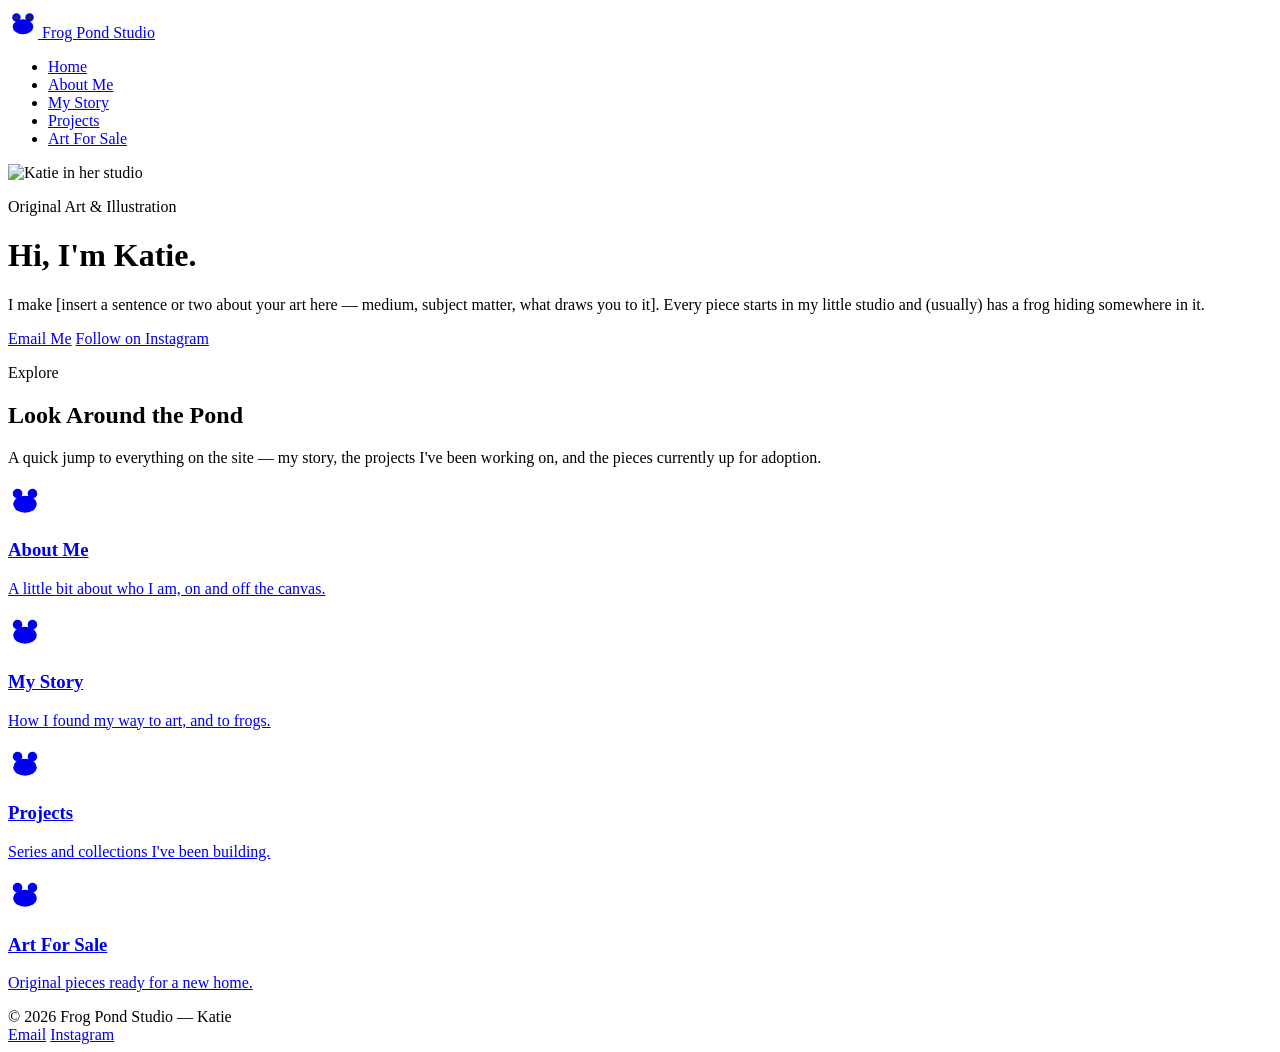
==== index.html @ 7e70e9bd "Add initial HTML structure for Frog Pond Studio" ====
<!DOCTYPE html>
<html lang="en">
<head>
<meta charset="UTF-8">
<meta name="viewport" content="width=device-width, initial-scale=1.0">
<title>Frog Pond Studio — Original Art by Katie</title>
<link rel="stylesheet" href="style.css">
</head>
<body>

<nav class="site-nav">
  <div class="wrap">
    <a href="index.html" class="brand">
      <span class="frog-icon">
        <svg viewBox="0 0 64 64" width="30" height="30" xmlns="http://www.w3.org/2000/svg">
          <ellipse cx="32" cy="40" rx="22" ry="16" fill="currentColor"/>
          <circle cx="18" cy="20" r="9" fill="currentColor"/>
          <circle cx="46" cy="20" r="9" fill="currentColor"/>
          <circle cx="18" cy="20" r="4" fill="#1E3327"/>
          <circle cx="46" cy="20" r="4" fill="#1E3327"/>
        </svg>
      </span>
      Frog Pond Studio
    </a>
    <ul class="nav-links">
      <li><a href="index.html" class="active">Home</a></li>
      <li><a href="about.html">About Me</a></li>
      <li><a href="story.html">My Story</a></li>
      <li><a href="projects.html">Projects</a></li>
      <li><a href="shop.html">Art For Sale</a></li>
    </ul>
  </div>
</nav>

<header class="hero scallop-bottom on-pond">
  <div class="wrap">
    <div class="hero-photo">
      <img src="images/katie-hero.jpg" alt="Katie in her studio">
    </div>
    <div class="hero-text">
      <p class="eyebrow">Original Art &amp; Illustration</p>
      <h1>Hi, I'm Katie.</h1>
      <p class="lede">I make [insert a sentence or two about your art here — medium, subject matter, what draws you to it]. Every piece starts in my little studio and (usually) has a frog hiding somewhere in it.</p>
      <div class="hero-links">
        <a class="btn btn-mustard" href="mailto:INSERT-EMAIL@example.com">Email Me</a>
        <a class="btn btn-outline" href="https://instagram.com/INSERT_HANDLE" target="_blank" rel="noopener">Follow on Instagram</a>
      </div>
    </div>
  </div>
</header>

<main>
  <section class="section">
    <div class="wrap">
      <p class="eyebrow">Explore</p>
      <h2>Look Around the Pond</h2>
      <p class="section-intro">A quick jump to everything on the site — my story, the projects I've been working on, and the pieces currently up for adoption.</p>

      <div class="quick-links">
        <a class="quick-card" href="about.html">
          <span class="frog-icon">
            <svg viewBox="0 0 64 64" width="34" height="34" xmlns="http://www.w3.org/2000/svg"><ellipse cx="32" cy="40" rx="22" ry="16" fill="currentColor"/><circle cx="18" cy="20" r="9" fill="currentColor"/><circle cx="46" cy="20" r="9" fill="currentColor"/></svg>
          </span>
          <h3>About Me</h3>
          <p>A little bit about who I am, on and off the canvas.</p>
        </a>
        <a class="quick-card" href="story.html">
          <span class="frog-icon">
            <svg viewBox="0 0 64 64" width="34" height="34" xmlns="http://www.w3.org/2000/svg"><ellipse cx="32" cy="40" rx="22" ry="16" fill="currentColor"/><circle cx="18" cy="20" r="9" fill="currentColor"/><circle cx="46" cy="20" r="9" fill="currentColor"/></svg>
          </span>
          <h3>My Story</h3>
          <p>How I found my way to art, and to frogs.</p>
        </a>
        <a class="quick-card" href="projects.html">
          <span class="frog-icon">
            <svg viewBox="0 0 64 64" width="34" height="34" xmlns="http://www.w3.org/2000/svg"><ellipse cx="32" cy="40" rx="22" ry="16" fill="currentColor"/><circle cx="18" cy="20" r="9" fill="currentColor"/><circle cx="46" cy="20" r="9" fill="currentColor"/></svg>
          </span>
          <h3>Projects</h3>
          <p>Series and collections I've been building.</p>
        </a>
        <a class="quick-card" href="shop.html">
          <span class="frog-icon">
            <svg viewBox="0 0 64 64" width="34" height="34" xmlns="http://www.w3.org/2000/svg"><ellipse cx="32" cy="40" rx="22" ry="16" fill="currentColor"/><circle cx="18" cy="20" r="9" fill="currentColor"/><circle cx="46" cy="20" r="9" fill="currentColor"/></svg>
          </span>
          <h3>Art For Sale</h3>
          <p>Original pieces ready for a new home.</p>
        </a>
      </div>
    </div>
  </section>
</main>

<footer class="site-footer">
  <div class="wrap">
    <span>&copy; 2026 Frog Pond Studio — Katie</span>
    <div class="footer-links">
      <a href="mailto:INSERT-EMAIL@example.com">Email</a>
      <a href="https://instagram.com/INSERT_HANDLE" target="_blank" rel="noopener">Instagram</a>
    </div>
  </div>
</footer>

</body>
</html>
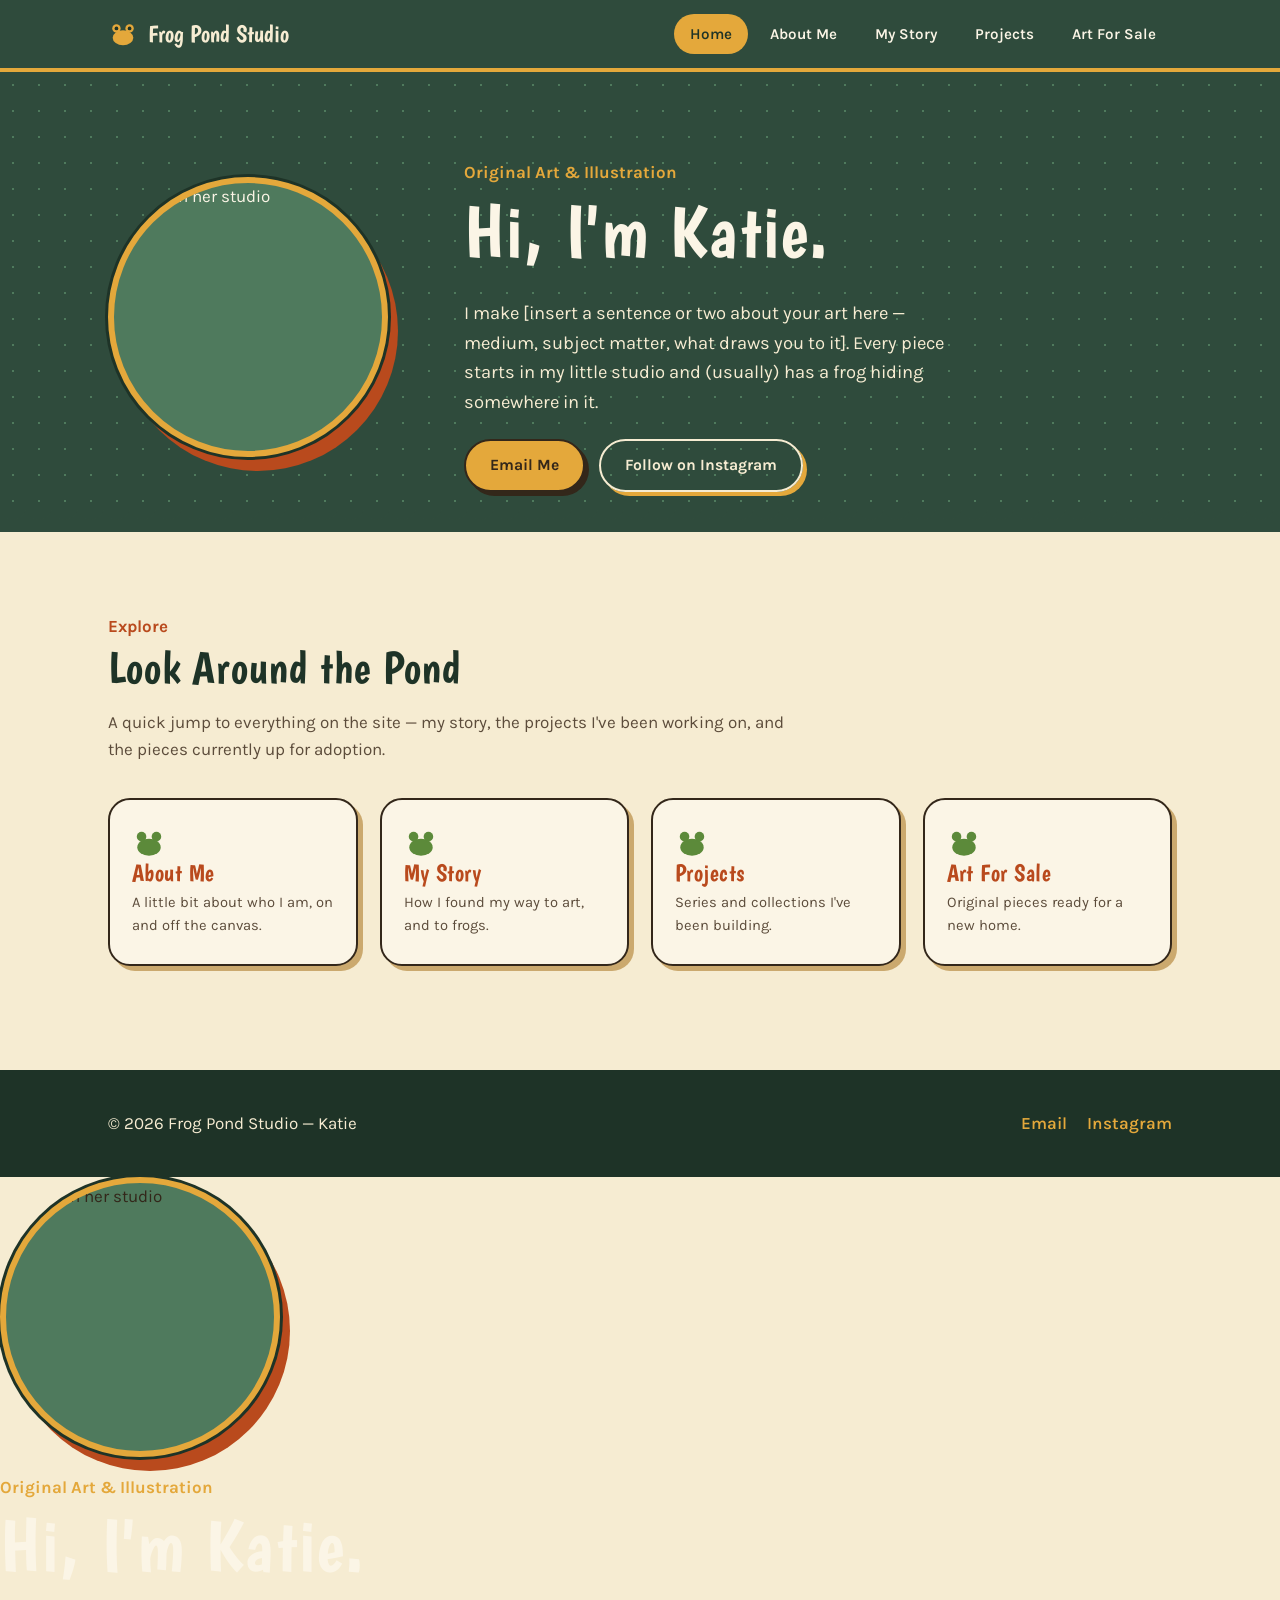
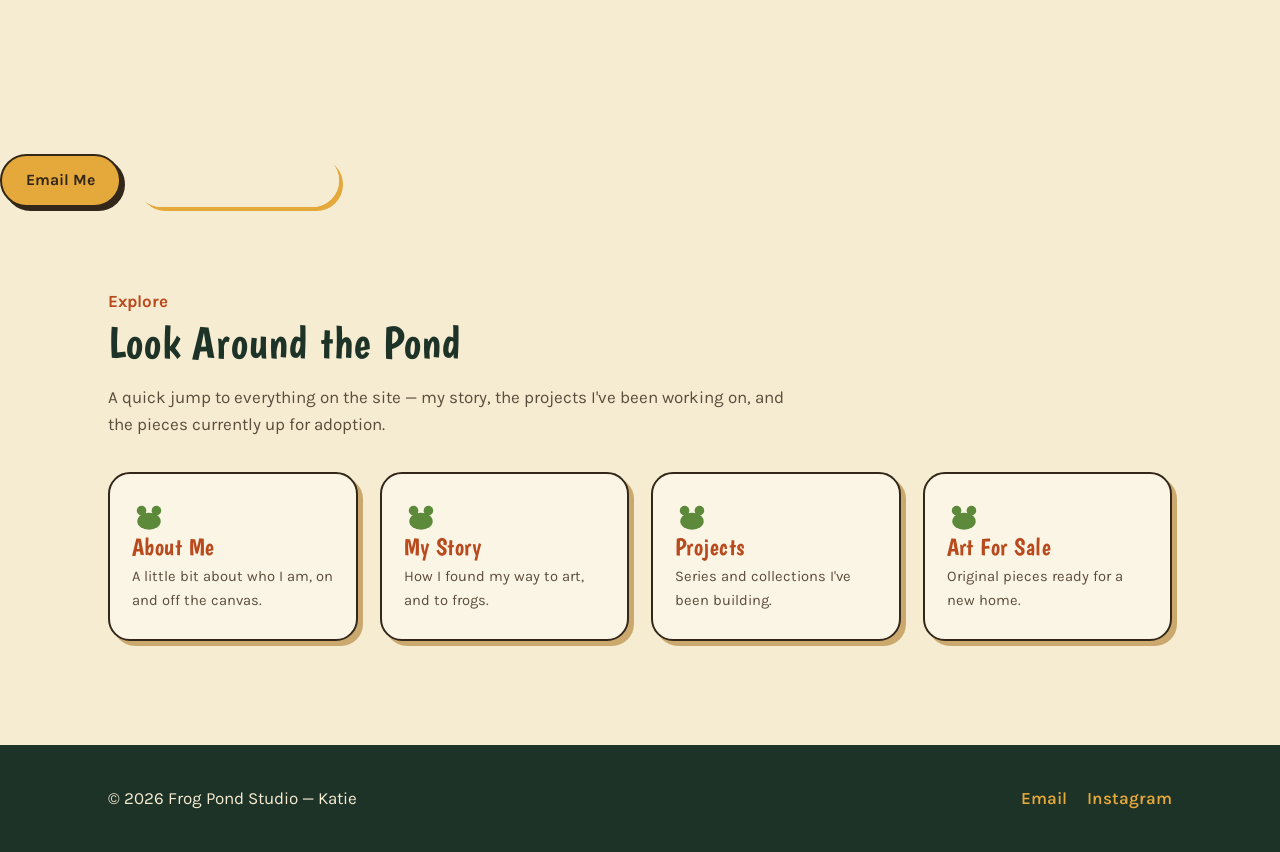
==== commit 1868165d: "Add hero section with image and intro text Added hero section with image and introductory text." ====
--- a/index.html
+++ b/index.html
@@ -101,4 +101,71 @@
 </footer>
 
 </body>
+</html>    <div class="hero-photo">
+      <img src="images/katie-hero.jpg" alt="Katie in her studio">
+    </div>
+    <div class="hero-text">
+      <p class="eyebrow">Original Art &amp; Illustration</p>
+      <h1>Hi, I'm Katie.</h1>
+      <p class="lede">I make [insert a sentence or two about your art here — medium, subject matter, what draws you to it]. Every piece starts in my little studio and (usually) has a frog hiding somewhere in it.</p>
+      <div class="hero-links">
+        <a class="btn btn-mustard" href="mailto:INSERT-EMAIL@example.com">Email Me</a>
+        <a class="btn btn-outline" href="https://instagram.com/INSERT_HANDLE" target="_blank" rel="noopener">Follow on Instagram</a>
+      </div>
+    </div>
+  </div>
+</header>
+
+<main>
+  <section class="section">
+    <div class="wrap">
+      <p class="eyebrow">Explore</p>
+      <h2>Look Around the Pond</h2>
+      <p class="section-intro">A quick jump to everything on the site — my story, the projects I've been working on, and the pieces currently up for adoption.</p>
+
+      <div class="quick-links">
+        <a class="quick-card" href="about.html">
+          <span class="frog-icon">
+            <svg viewBox="0 0 64 64" width="34" height="34" xmlns="http://www.w3.org/2000/svg"><ellipse cx="32" cy="40" rx="22" ry="16" fill="currentColor"/><circle cx="18" cy="20" r="9" fill="currentColor"/><circle cx="46" cy="20" r="9" fill="currentColor"/></svg>
+          </span>
+          <h3>About Me</h3>
+          <p>A little bit about who I am, on and off the canvas.</p>
+        </a>
+        <a class="quick-card" href="story.html">
+          <span class="frog-icon">
+            <svg viewBox="0 0 64 64" width="34" height="34" xmlns="http://www.w3.org/2000/svg"><ellipse cx="32" cy="40" rx="22" ry="16" fill="currentColor"/><circle cx="18" cy="20" r="9" fill="currentColor"/><circle cx="46" cy="20" r="9" fill="currentColor"/></svg>
+          </span>
+          <h3>My Story</h3>
+          <p>How I found my way to art, and to frogs.</p>
+        </a>
+        <a class="quick-card" href="projects.html">
+          <span class="frog-icon">
+            <svg viewBox="0 0 64 64" width="34" height="34" xmlns="http://www.w3.org/2000/svg"><ellipse cx="32" cy="40" rx="22" ry="16" fill="currentColor"/><circle cx="18" cy="20" r="9" fill="currentColor"/><circle cx="46" cy="20" r="9" fill="currentColor"/></svg>
+          </span>
+          <h3>Projects</h3>
+          <p>Series and collections I've been building.</p>
+        </a>
+        <a class="quick-card" href="shop.html">
+          <span class="frog-icon">
+            <svg viewBox="0 0 64 64" width="34" height="34" xmlns="http://www.w3.org/2000/svg"><ellipse cx="32" cy="40" rx="22" ry="16" fill="currentColor"/><circle cx="18" cy="20" r="9" fill="currentColor"/><circle cx="46" cy="20" r="9" fill="currentColor"/></svg>
+          </span>
+          <h3>Art For Sale</h3>
+          <p>Original pieces ready for a new home.</p>
+        </a>
+      </div>
+    </div>
+  </section>
+</main>
+
+<footer class="site-footer">
+  <div class="wrap">
+    <span>&copy; 2026 Frog Pond Studio — Katie</span>
+    <div class="footer-links">
+      <a href="mailto:INSERT-EMAIL@example.com">Email</a>
+      <a href="https://instagram.com/INSERT_HANDLE" target="_blank" rel="noopener">Instagram</a>
+    </div>
+  </div>
+</footer>
+
+</body>
 </html>
--- a/style.css
+++ b/style.css
@@ -0,0 +1,452 @@
+/* =========================================================
+   Frog Pond Studio — shared stylesheet
+   Retro fall palette: pond green + pumpkin/rust + mustard
+   ========================================================= */
+
+@import url('https://fonts.googleapis.com/css2?family=Boogaloo&family=Karla:ital,wght@0,400;0,500;0,600;0,700;1,400&display=swap');
+
+:root {
+  /* --- palette --- */
+  --pond:        #2F4B3C;   /* deep forest/pond green — anchor color */
+  --pond-dark:   #1E3327;
+  --pond-light:  #4F7A5D;
+  --frog:        #86A94A;   /* frog green accent */
+  --leaf:        #5C8A3A;
+  --paper:       #F6ECD2;   /* warm cream content background */
+  --paper-light: #FBF5E6;
+  --pumpkin:     #E07A34;   /* primary orange accent */
+  --rust:        #B94A1D;
+  --mustard:     #E4A83B;
+  --ink:         #33271A;   /* body text */
+  --ink-soft:    #5C4C3B;
+  --line:        #CBA96E;
+  --shadow:      rgba(30, 25, 10, 0.18);
+}
+
+* { box-sizing: border-box; }
+
+html { scroll-behavior: smooth; }
+
+body {
+  margin: 0;
+  background: var(--paper);
+  color: var(--ink);
+  font-family: 'Karla', sans-serif;
+  font-size: 17px;
+  line-height: 1.6;
+}
+
+h1, h2, h3, .display {
+  font-family: 'Boogaloo', cursive;
+  font-weight: 400;
+  letter-spacing: 0.02em;
+  color: var(--pond-dark);
+  line-height: 1.05;
+  margin: 0 0 0.4em;
+}
+
+h1 { font-size: clamp(2.6rem, 6vw, 4.6rem); }
+h2 { font-size: clamp(2rem, 4vw, 2.8rem); }
+h3 { font-size: 1.5rem; color: var(--rust); }
+
+p { max-width: 62ch; }
+
+a { color: var(--rust); }
+
+img { max-width: 100%; display: block; }
+
+.wrap {
+  max-width: 1120px;
+  margin: 0 auto;
+  padding: 0 28px;
+}
+
+/* =========================================================
+   Decorative frog icon (reused inline via <span class="frog-icon">)
+   ========================================================= */
+.frog-icon svg { display: block; }
+
+/* =========================================================
+   Nav
+   ========================================================= */
+.site-nav {
+  position: sticky;
+  top: 0;
+  z-index: 50;
+  background: var(--pond);
+  border-bottom: 4px solid var(--mustard);
+}
+
+.site-nav .wrap {
+  display: flex;
+  align-items: center;
+  justify-content: space-between;
+  padding-top: 14px;
+  padding-bottom: 14px;
+  gap: 20px;
+  flex-wrap: wrap;
+}
+
+.brand {
+  display: flex;
+  align-items: center;
+  gap: 10px;
+  font-family: 'Boogaloo', cursive;
+  font-size: 1.5rem;
+  color: var(--paper);
+  text-decoration: none;
+  white-space: nowrap;
+}
+
+.brand .frog-icon { width: 30px; height: 30px; color: var(--mustard); }
+
+.nav-links {
+  display: flex;
+  gap: 6px;
+  flex-wrap: wrap;
+  list-style: none;
+  margin: 0;
+  padding: 0;
+}
+
+.nav-links a {
+  display: inline-block;
+  padding: 8px 16px;
+  border-radius: 999px;
+  color: var(--paper-light);
+  text-decoration: none;
+  font-weight: 600;
+  font-size: 0.95rem;
+  transition: background 0.15s ease, color 0.15s ease;
+}
+
+.nav-links a:hover { background: var(--pond-light); }
+
+.nav-links a.active {
+  background: var(--mustard);
+  color: var(--pond-dark);
+}
+
+/* =========================================================
+   Scalloped divider — vintage fabric-trim edge between sections
+   ========================================================= */
+.scallop-bottom {
+  position: relative;
+  padding-bottom: 46px;
+}
+.scallop-bottom::after {
+  content: "";
+  position: absolute;
+  left: 0; right: 0; bottom: 0;
+  height: 26px;
+  background:
+    radial-gradient(circle at 13px 0, transparent 13px, var(--paper) 14px) repeat-x;
+  background-size: 26px 26px;
+}
+.scallop-bottom.on-pond::after {
+  background:
+    radial-gradient(circle at 13px 0, transparent 13px, var(--pond) 14px) repeat-x;
+  background-size: 26px 26px;
+}
+
+/* =========================================================
+   Buttons
+   ========================================================= */
+.btn {
+  display: inline-flex;
+  align-items: center;
+  gap: 8px;
+  padding: 12px 24px;
+  border-radius: 999px;
+  font-weight: 700;
+  font-size: 0.98rem;
+  text-decoration: none;
+  border: 2.5px solid var(--ink);
+  box-shadow: 4px 4px 0 var(--ink);
+  transition: transform 0.12s ease, box-shadow 0.12s ease;
+}
+.btn:hover {
+  transform: translate(-2px, -2px);
+  box-shadow: 6px 6px 0 var(--ink);
+}
+.btn:active {
+  transform: translate(1px, 1px);
+  box-shadow: 2px 2px 0 var(--ink);
+}
+
+.btn-pumpkin { background: var(--pumpkin); color: var(--ink); }
+.btn-mustard { background: var(--mustard); color: var(--ink); }
+.btn-outline { background: transparent; color: var(--paper); border-color: var(--paper); box-shadow: 4px 4px 0 var(--mustard); }
+.btn-outline:hover { box-shadow: 6px 6px 0 var(--mustard); }
+.btn-small { padding: 8px 16px; font-size: 0.85rem; box-shadow: 3px 3px 0 var(--ink); }
+.btn-small:hover { box-shadow: 5px 5px 0 var(--ink); }
+
+/* =========================================================
+   Hero (home page)
+   ========================================================= */
+.hero {
+  background: var(--pond);
+  background-image: radial-gradient(var(--pond-light) 1.5px, transparent 1.5px);
+  background-size: 26px 26px;
+  color: var(--paper-light);
+  padding: 70px 0 40px;
+}
+
+.hero .wrap {
+  display: grid;
+  grid-template-columns: 300px 1fr;
+  gap: 56px;
+  align-items: center;
+}
+
+.hero-photo {
+  width: 280px;
+  height: 280px;
+  border-radius: 50%;
+  border: 6px solid var(--mustard);
+  box-shadow: 0 0 0 3px var(--pond-dark), 10px 14px 0 var(--rust);
+  overflow: hidden;
+  background: var(--pond-light);
+}
+.hero-photo img { width: 100%; height: 100%; object-fit: cover; }
+
+.hero-text .eyebrow {
+  font-weight: 700;
+  color: var(--mustard);
+  margin-bottom: 6px;
+}
+
+.hero-text h1 { color: var(--paper-light); }
+
+.hero-text p.lede {
+  color: var(--paper);
+  font-size: 1.15rem;
+  max-width: 46ch;
+}
+
+.hero-links {
+  display: flex;
+  gap: 14px;
+  flex-wrap: wrap;
+  margin-top: 22px;
+}
+
+@media (max-width: 760px) {
+  .hero .wrap { grid-template-columns: 1fr; text-align: center; justify-items: center; }
+  .hero-text p.lede { max-width: 100%; }
+  .hero-links { justify-content: center; }
+}
+
+/* =========================================================
+   Section wrapper
+   ========================================================= */
+.section {
+  padding: 64px 0;
+}
+.section .eyebrow {
+  color: var(--rust);
+  font-weight: 700;
+  margin-bottom: 4px;
+}
+.section-intro { max-width: 68ch; color: var(--ink-soft); }
+
+/* =========================================================
+   Quick-link cards (home page)
+   ========================================================= */
+.quick-links {
+  display: grid;
+  grid-template-columns: repeat(4, 1fr);
+  gap: 22px;
+  margin-top: 34px;
+}
+.quick-card {
+  background: var(--paper-light);
+  border: 2.5px solid var(--ink);
+  border-radius: 22px;
+  padding: 26px 22px;
+  text-decoration: none;
+  color: var(--ink);
+  box-shadow: 5px 5px 0 var(--line);
+  transition: transform 0.12s ease, box-shadow 0.12s ease;
+}
+.quick-card:hover { transform: translate(-3px, -3px); box-shadow: 8px 8px 0 var(--line); }
+.quick-card .frog-icon { width: 34px; height: 34px; color: var(--leaf); margin-bottom: 10px; }
+.quick-card h3 { margin-bottom: 6px; }
+.quick-card p { font-size: 0.92rem; color: var(--ink-soft); margin: 0; }
+
+@media (max-width: 860px) {
+  .quick-links { grid-template-columns: 1fr 1fr; }
+}
+@media (max-width: 520px) {
+  .quick-links { grid-template-columns: 1fr; }
+}
+
+/* =========================================================
+   Photo + text blocks (about / story pages)
+   ========================================================= */
+.feature-block {
+  display: grid;
+  grid-template-columns: 1fr 1fr;
+  gap: 48px;
+  align-items: center;
+  margin-bottom: 64px;
+}
+.feature-block:last-child { margin-bottom: 0; }
+.feature-block.reverse .feature-photo { order: 2; }
+.feature-block.reverse .feature-copy { order: 1; }
+
+.feature-photo {
+  border-radius: 26px;
+  overflow: hidden;
+  border: 4px solid var(--ink);
+  box-shadow: 8px 10px 0 var(--pumpkin);
+  aspect-ratio: 4/3;
+  background: var(--line);
+}
+.feature-photo img { width: 100%; height: 100%; object-fit: cover; }
+
+.feature-copy .tag {
+  display: inline-block;
+  background: var(--mustard);
+  color: var(--ink);
+  font-weight: 700;
+  font-size: 0.8rem;
+  padding: 4px 12px;
+  border-radius: 999px;
+  margin-bottom: 10px;
+}
+
+@media (max-width: 760px) {
+  .feature-block, .feature-block.reverse { grid-template-columns: 1fr; }
+  .feature-block.reverse .feature-photo,
+  .feature-block.reverse .feature-copy { order: initial; }
+}
+
+/* =========================================================
+   Project / gallery grid
+   ========================================================= */
+.gallery-grid {
+  display: grid;
+  grid-template-columns: repeat(3, 1fr);
+  gap: 30px;
+  margin-top: 36px;
+}
+.gallery-card {
+  background: var(--paper-light);
+  border: 2.5px solid var(--ink);
+  border-radius: 20px;
+  overflow: hidden;
+  box-shadow: 6px 6px 0 var(--line);
+}
+.gallery-photo {
+  aspect-ratio: 1/1;
+  background: var(--line);
+  border-bottom: 2.5px solid var(--ink);
+  overflow: hidden;
+}
+.gallery-photo img { width: 100%; height: 100%; object-fit: cover; }
+.gallery-body { padding: 18px 20px 22px; }
+.gallery-body h3 { font-size: 1.25rem; margin-bottom: 2px; }
+.gallery-body .meta { color: var(--ink-soft); font-size: 0.88rem; margin-bottom: 10px; }
+.gallery-body p { font-size: 0.95rem; margin: 0; }
+
+@media (max-width: 900px) { .gallery-grid { grid-template-columns: 1fr 1fr; } }
+@media (max-width: 560px) { .gallery-grid { grid-template-columns: 1fr; } }
+
+/* =========================================================
+   Shop / art-for-sale cards
+   ========================================================= */
+.shop-grid {
+  display: grid;
+  grid-template-columns: repeat(3, 1fr);
+  gap: 30px;
+  margin-top: 36px;
+}
+.shop-card {
+  background: var(--paper-light);
+  border: 2.5px solid var(--ink);
+  border-radius: 20px;
+  overflow: hidden;
+  box-shadow: 6px 6px 0 var(--pumpkin);
+  display: flex;
+  flex-direction: column;
+}
+.shop-photo {
+  position: relative;
+  aspect-ratio: 1/1;
+  background: var(--line);
+  border-bottom: 2.5px solid var(--ink);
+  overflow: hidden;
+}
+.shop-photo img { width: 100%; height: 100%; object-fit: cover; }
+.price-tag {
+  position: absolute;
+  top: 14px;
+  right: -8px;
+  background: var(--rust);
+  color: var(--paper-light);
+  font-family: 'Boogaloo', cursive;
+  font-size: 1.1rem;
+  padding: 6px 16px 6px 20px;
+  border-radius: 999px 4px 4px 999px;
+  box-shadow: 3px 3px 0 var(--ink);
+}
+.sold-badge {
+  position: absolute;
+  top: 14px;
+  left: 14px;
+  background: var(--ink);
+  color: var(--paper-light);
+  font-weight: 700;
+  font-size: 0.78rem;
+  padding: 5px 12px;
+  border-radius: 999px;
+  transform: rotate(-6deg);
+}
+.shop-body { padding: 18px 20px 20px; flex: 1; display: flex; flex-direction: column; }
+.shop-body h3 { margin-bottom: 2px; }
+.shop-body .meta { color: var(--ink-soft); font-size: 0.85rem; margin-bottom: 14px; }
+.shop-actions { margin-top: auto; display: flex; gap: 10px; flex-wrap: wrap; }
+
+@media (max-width: 900px) { .shop-grid { grid-template-columns: 1fr 1fr; } }
+@media (max-width: 560px) { .shop-grid { grid-template-columns: 1fr; } }
+
+.shop-note {
+  background: var(--paper-light);
+  border: 2px dashed var(--line);
+  border-radius: 18px;
+  padding: 18px 24px;
+  margin-top: 40px;
+  font-size: 0.95rem;
+  color: var(--ink-soft);
+}
+
+/* =========================================================
+   Footer
+   ========================================================= */
+footer.site-footer {
+  background: var(--pond-dark);
+  color: var(--paper);
+  padding: 40px 0;
+  margin-top: 40px;
+}
+footer.site-footer .wrap {
+  display: flex;
+  align-items: center;
+  justify-content: space-between;
+  flex-wrap: wrap;
+  gap: 16px;
+}
+footer.site-footer a { color: var(--mustard); text-decoration: none; font-weight: 600; }
+footer.site-footer a:hover { text-decoration: underline; }
+footer.site-footer .footer-links { display: flex; gap: 20px; flex-wrap: wrap; }
+
+/* focus visibility */
+a:focus-visible, button:focus-visible {
+  outline: 3px solid var(--mustard);
+  outline-offset: 2px;
+}
+
+@media (prefers-reduced-motion: reduce) {
+  * { transition: none !important; }
+}
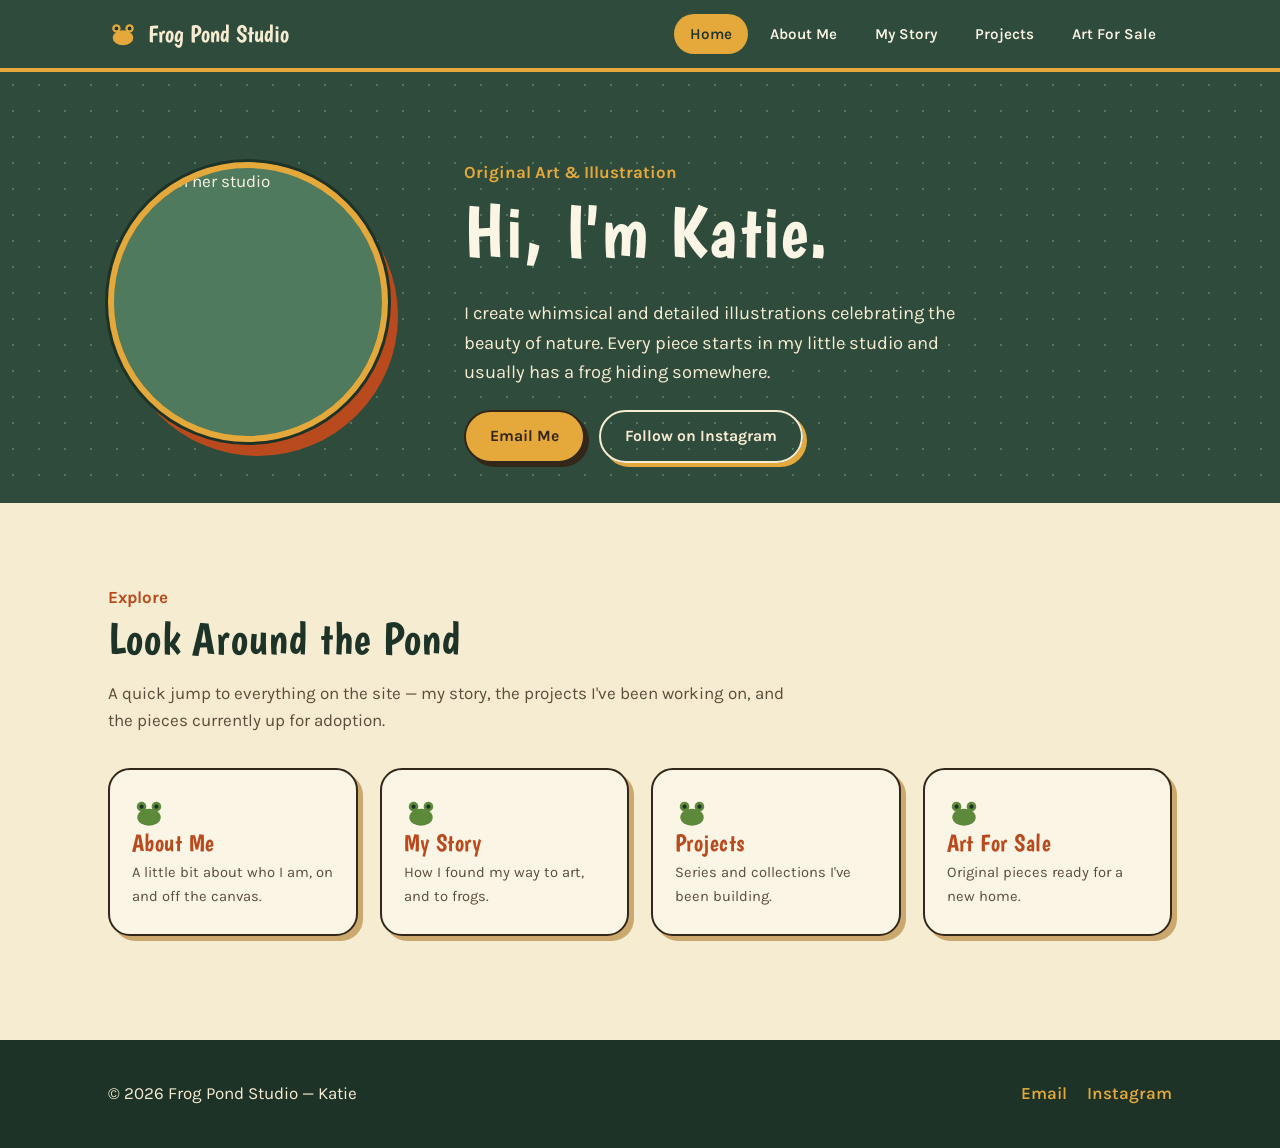
==== commit 9459dae9: "Fix index.html: remove duplicates, complete SVGs, and fill in placeholder content" ====
--- a/index.html
+++ b/index.html
@@ -40,10 +40,10 @@
     <div class="hero-text">
       <p class="eyebrow">Original Art &amp; Illustration</p>
       <h1>Hi, I'm Katie.</h1>
-      <p class="lede">I make [insert a sentence or two about your art here — medium, subject matter, what draws you to it]. Every piece starts in my little studio and (usually) has a frog hiding somewhere in it.</p>
+      <p class="lede">I create whimsical and detailed illustrations celebrating the beauty of nature. Every piece starts in my little studio and usually has a frog hiding somewhere.</p>
       <div class="hero-links">
-        <a class="btn btn-mustard" href="mailto:INSERT-EMAIL@example.com">Email Me</a>
-        <a class="btn btn-outline" href="https://instagram.com/INSERT_HANDLE" target="_blank" rel="noopener">Follow on Instagram</a>
+        <a class="btn btn-mustard" href="mailto:katie@frogpondstudio.com">Email Me</a>
+        <a class="btn btn-outline" href="https://instagram.com/frogpondstudio" target="_blank" rel="noopener">Follow on Instagram</a>
       </div>
     </div>
   </div>
@@ -59,28 +59,28 @@
       <div class="quick-links">
         <a class="quick-card" href="about.html">
           <span class="frog-icon">
-            <svg viewBox="0 0 64 64" width="34" height="34" xmlns="http://www.w3.org/2000/svg"><ellipse cx="32" cy="40" rx="22" ry="16" fill="currentColor"/><circle cx="18" cy="20" r="9" fill="currentColor"/><circle cx="46" cy="20" r="9" fill="currentColor"/></svg>
+            <svg viewBox="0 0 64 64" width="34" height="34" xmlns="http://www.w3.org/2000/svg"><ellipse cx="32" cy="40" rx="22" ry="16" fill="currentColor"/><circle cx="18" cy="20" r="9" fill="currentColor"/><circle cx="46" cy="20" r="9" fill="currentColor"/><circle cx="18" cy="20" r="4" fill="#1E3327"/><circle cx="46" cy="20" r="4" fill="#1E3327"/></svg>
           </span>
           <h3>About Me</h3>
           <p>A little bit about who I am, on and off the canvas.</p>
         </a>
         <a class="quick-card" href="story.html">
           <span class="frog-icon">
-            <svg viewBox="0 0 64 64" width="34" height="34" xmlns="http://www.w3.org/2000/svg"><ellipse cx="32" cy="40" rx="22" ry="16" fill="currentColor"/><circle cx="18" cy="20" r="9" fill="currentColor"/><circle cx="46" cy="20" r="9" fill="currentColor"/></svg>
+            <svg viewBox="0 0 64 64" width="34" height="34" xmlns="http://www.w3.org/2000/svg"><ellipse cx="32" cy="40" rx="22" ry="16" fill="currentColor"/><circle cx="18" cy="20" r="9" fill="currentColor"/><circle cx="46" cy="20" r="9" fill="currentColor"/><circle cx="18" cy="20" r="4" fill="#1E3327"/><circle cx="46" cy="20" r="4" fill="#1E3327"/></svg>
           </span>
           <h3>My Story</h3>
           <p>How I found my way to art, and to frogs.</p>
         </a>
         <a class="quick-card" href="projects.html">
           <span class="frog-icon">
-            <svg viewBox="0 0 64 64" width="34" height="34" xmlns="http://www.w3.org/2000/svg"><ellipse cx="32" cy="40" rx="22" ry="16" fill="currentColor"/><circle cx="18" cy="20" r="9" fill="currentColor"/><circle cx="46" cy="20" r="9" fill="currentColor"/></svg>
+            <svg viewBox="0 0 64 64" width="34" height="34" xmlns="http://www.w3.org/2000/svg"><ellipse cx="32" cy="40" rx="22" ry="16" fill="currentColor"/><circle cx="18" cy="20" r="9" fill="currentColor"/><circle cx="46" cy="20" r="9" fill="currentColor"/><circle cx="18" cy="20" r="4" fill="#1E3327"/><circle cx="46" cy="20" r="4" fill="#1E3327"/></svg>
           </span>
           <h3>Projects</h3>
           <p>Series and collections I've been building.</p>
         </a>
         <a class="quick-card" href="shop.html">
           <span class="frog-icon">
-            <svg viewBox="0 0 64 64" width="34" height="34" xmlns="http://www.w3.org/2000/svg"><ellipse cx="32" cy="40" rx="22" ry="16" fill="currentColor"/><circle cx="18" cy="20" r="9" fill="currentColor"/><circle cx="46" cy="20" r="9" fill="currentColor"/></svg>
+            <svg viewBox="0 0 64 64" width="34" height="34" xmlns="http://www.w3.org/2000/svg"><ellipse cx="32" cy="40" rx="22" ry="16" fill="currentColor"/><circle cx="18" cy="20" r="9" fill="currentColor"/><circle cx="46" cy="20" r="9" fill="currentColor"/><circle cx="18" cy="20" r="4" fill="#1E3327"/><circle cx="46" cy="20" r="4" fill="#1E3327"/></svg>
           </span>
           <h3>Art For Sale</h3>
           <p>Original pieces ready for a new home.</p>
@@ -94,78 +94,11 @@
   <div class="wrap">
     <span>&copy; 2026 Frog Pond Studio — Katie</span>
     <div class="footer-links">
-      <a href="mailto:INSERT-EMAIL@example.com">Email</a>
-      <a href="https://instagram.com/INSERT_HANDLE" target="_blank" rel="noopener">Instagram</a>
+      <a href="mailto:katie@frogpondstudio.com">Email</a>
+      <a href="https://instagram.com/frogpondstudio" target="_blank" rel="noopener">Instagram</a>
     </div>
   </div>
 </footer>
 
 </body>
-</html>    <div class="hero-photo">
-      <img src="images/katie-hero.jpg" alt="Katie in her studio">
-    </div>
-    <div class="hero-text">
-      <p class="eyebrow">Original Art &amp; Illustration</p>
-      <h1>Hi, I'm Katie.</h1>
-      <p class="lede">I make [insert a sentence or two about your art here — medium, subject matter, what draws you to it]. Every piece starts in my little studio and (usually) has a frog hiding somewhere in it.</p>
-      <div class="hero-links">
-        <a class="btn btn-mustard" href="mailto:INSERT-EMAIL@example.com">Email Me</a>
-        <a class="btn btn-outline" href="https://instagram.com/INSERT_HANDLE" target="_blank" rel="noopener">Follow on Instagram</a>
-      </div>
-    </div>
-  </div>
-</header>
-
-<main>
-  <section class="section">
-    <div class="wrap">
-      <p class="eyebrow">Explore</p>
-      <h2>Look Around the Pond</h2>
-      <p class="section-intro">A quick jump to everything on the site — my story, the projects I've been working on, and the pieces currently up for adoption.</p>
-
-      <div class="quick-links">
-        <a class="quick-card" href="about.html">
-          <span class="frog-icon">
-            <svg viewBox="0 0 64 64" width="34" height="34" xmlns="http://www.w3.org/2000/svg"><ellipse cx="32" cy="40" rx="22" ry="16" fill="currentColor"/><circle cx="18" cy="20" r="9" fill="currentColor"/><circle cx="46" cy="20" r="9" fill="currentColor"/></svg>
-          </span>
-          <h3>About Me</h3>
-          <p>A little bit about who I am, on and off the canvas.</p>
-        </a>
-        <a class="quick-card" href="story.html">
-          <span class="frog-icon">
-            <svg viewBox="0 0 64 64" width="34" height="34" xmlns="http://www.w3.org/2000/svg"><ellipse cx="32" cy="40" rx="22" ry="16" fill="currentColor"/><circle cx="18" cy="20" r="9" fill="currentColor"/><circle cx="46" cy="20" r="9" fill="currentColor"/></svg>
-          </span>
-          <h3>My Story</h3>
-          <p>How I found my way to art, and to frogs.</p>
-        </a>
-        <a class="quick-card" href="projects.html">
-          <span class="frog-icon">
-            <svg viewBox="0 0 64 64" width="34" height="34" xmlns="http://www.w3.org/2000/svg"><ellipse cx="32" cy="40" rx="22" ry="16" fill="currentColor"/><circle cx="18" cy="20" r="9" fill="currentColor"/><circle cx="46" cy="20" r="9" fill="currentColor"/></svg>
-          </span>
-          <h3>Projects</h3>
-          <p>Series and collections I've been building.</p>
-        </a>
-        <a class="quick-card" href="shop.html">
-          <span class="frog-icon">
-            <svg viewBox="0 0 64 64" width="34" height="34" xmlns="http://www.w3.org/2000/svg"><ellipse cx="32" cy="40" rx="22" ry="16" fill="currentColor"/><circle cx="18" cy="20" r="9" fill="currentColor"/><circle cx="46" cy="20" r="9" fill="currentColor"/></svg>
-          </span>
-          <h3>Art For Sale</h3>
-          <p>Original pieces ready for a new home.</p>
-        </a>
-      </div>
-    </div>
-  </section>
-</main>
-
-<footer class="site-footer">
-  <div class="wrap">
-    <span>&copy; 2026 Frog Pond Studio — Katie</span>
-    <div class="footer-links">
-      <a href="mailto:INSERT-EMAIL@example.com">Email</a>
-      <a href="https://instagram.com/INSERT_HANDLE" target="_blank" rel="noopener">Instagram</a>
-    </div>
-  </div>
-</footer>
-
-</body>
-</html>
+</html>
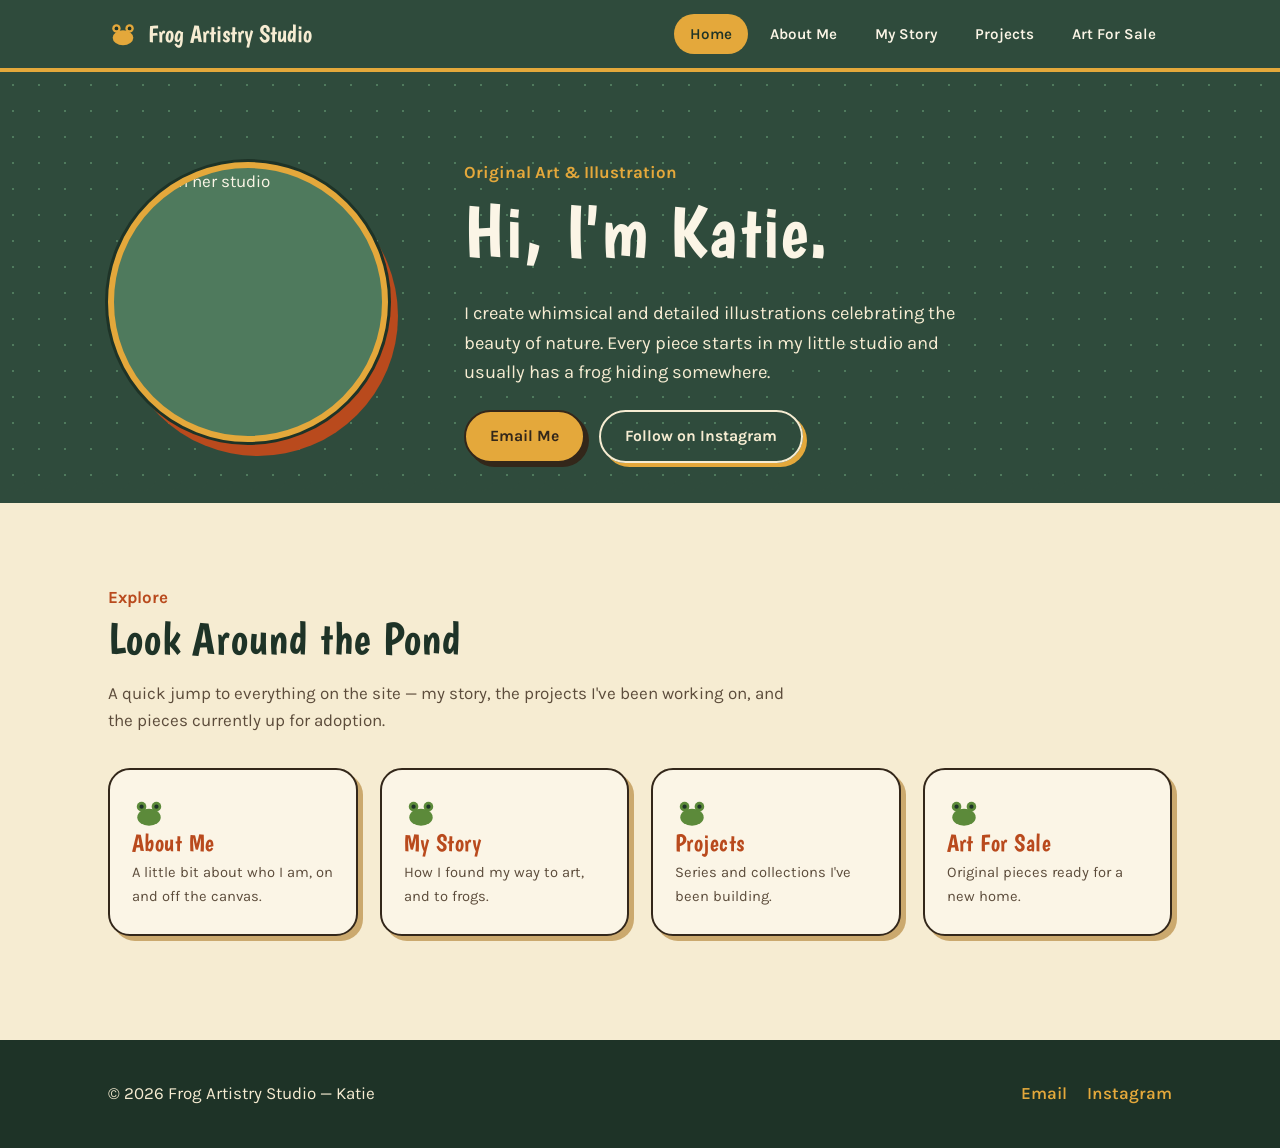
==== commit 91952475: "Rename Frog Pond Studio to Frog Artistry Studio" ====
--- a/index.html
+++ b/index.html
@@ -3,7 +3,7 @@
 <head>
 <meta charset="UTF-8">
 <meta name="viewport" content="width=device-width, initial-scale=1.0">
-<title>Frog Pond Studio — Original Art by Katie</title>
+<title>Frog Artistry Studio — Original Art by Katie</title>
 <link rel="stylesheet" href="style.css">
 </head>
 <body>
@@ -20,7 +20,7 @@
           <circle cx="46" cy="20" r="4" fill="#1E3327"/>
         </svg>
       </span>
-      Frog Pond Studio
+      Frog Artistry Studio
     </a>
     <ul class="nav-links">
       <li><a href="index.html" class="active">Home</a></li>
@@ -42,8 +42,8 @@
       <h1>Hi, I'm Katie.</h1>
       <p class="lede">I create whimsical and detailed illustrations celebrating the beauty of nature. Every piece starts in my little studio and usually has a frog hiding somewhere.</p>
       <div class="hero-links">
-        <a class="btn btn-mustard" href="mailto:katie@frogpondstudio.com">Email Me</a>
-        <a class="btn btn-outline" href="https://instagram.com/frogpondstudio" target="_blank" rel="noopener">Follow on Instagram</a>
+        <a class="btn btn-mustard" href="mailto:katie@frogArtistrystudio.com">Email Me</a>
+        <a class="btn btn-outline" href="https://instagram.com/frogArtistrystudio" target="_blank" rel="noopener">Follow on Instagram</a>
       </div>
     </div>
   </div>
@@ -92,13 +92,13 @@
 
 <footer class="site-footer">
   <div class="wrap">
-    <span>&copy; 2026 Frog Pond Studio — Katie</span>
+    <span>&copy; 2026 Frog Artistry Studio — Katie</span>
     <div class="footer-links">
-      <a href="mailto:katie@frogpondstudio.com">Email</a>
-      <a href="https://instagram.com/frogpondstudio" target="_blank" rel="noopener">Instagram</a>
+      <a href="mailto:katie@frogArtistrystudio.com">Email</a>
+      <a href="https://instagram.com/frogArtistrystudio" target="_blank" rel="noopener">Instagram</a>
     </div>
   </div>
 </footer>
 
 </body>
-</html>+</html>
